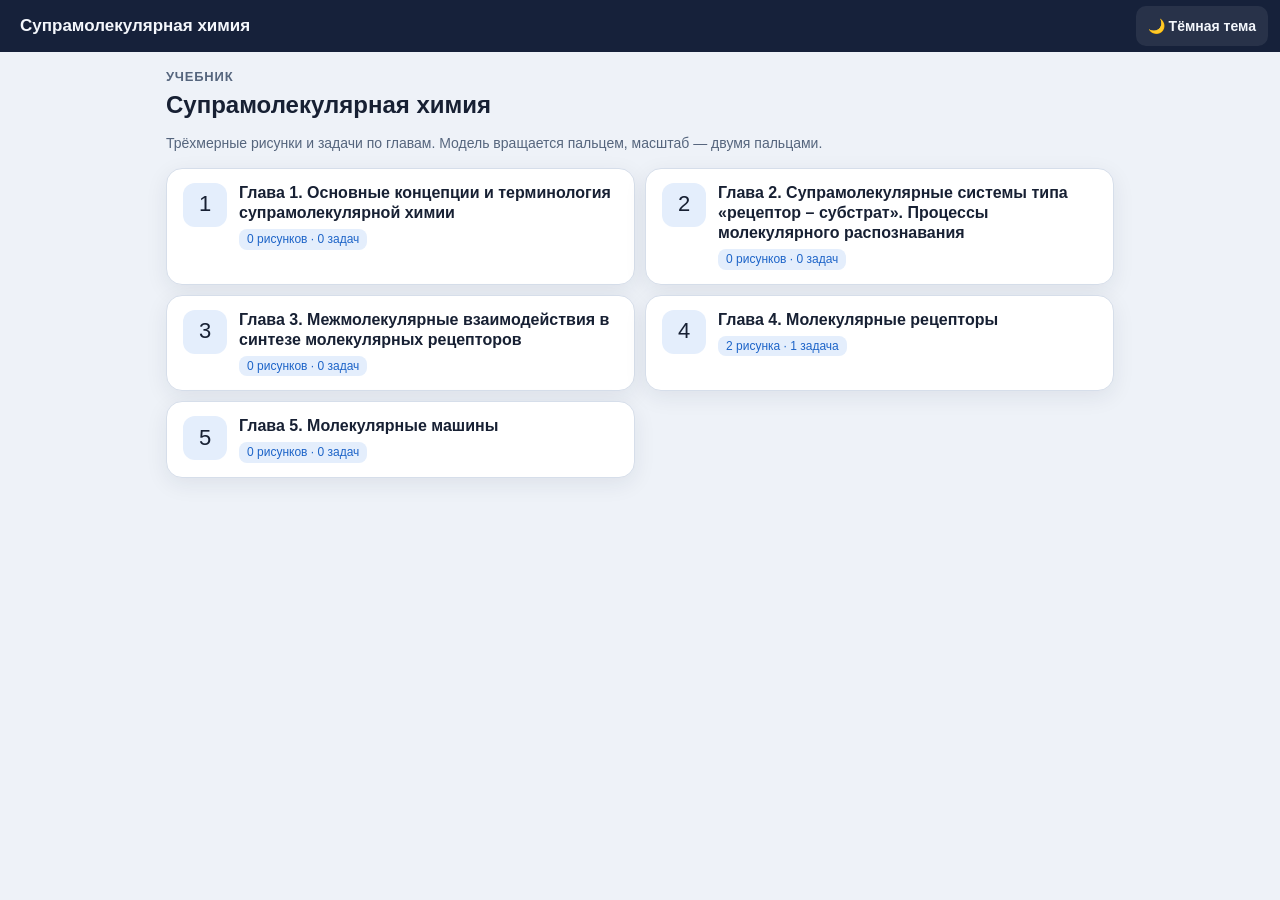
==== book.html @ 5172f8c1 "Учебник «Супрамолекулярная химия»: 5 глав (Материалы главы / Задачи и тесты: 16/6, 9/14, 20/8, 55/16" ====
<!doctype html>
<html lang="ru">
<head>
<meta charset="utf-8">
<meta name="viewport" content="width=device-width, initial-scale=1, viewport-fit=cover">
<meta name="theme-color" content="#16213a">
<meta name="robots" content="noindex">
<title>Учебник — 3D-рисунки</title>
<link rel="icon" href="data:image/svg+xml,%3Csvg xmlns='http://www.w3.org/2000/svg' viewBox='0 0 64 64'%3E%3Ccircle cx='20' cy='40' r='12' fill='%23e74c3c'/%3E%3Ccircle cx='44' cy='22' r='12' fill='%233498db'/%3E%3Cpath d='M20 40L44 22' stroke='%23555' stroke-width='6'/%3E%3C/svg%3E">
<link rel="stylesheet" href="assets/ui/theme.css">
<script>
(function () {
  try {
    var t = localStorage.getItem('ui-theme');
    if (t !== 'dark' && t !== 'light') t = matchMedia('(prefers-color-scheme: dark)').matches ? 'dark' : 'light';
    document.documentElement.setAttribute('data-theme', t);
  } catch (e) { document.documentElement.setAttribute('data-theme', 'light'); }
})();
</script>
<style>
  * { box-sizing: border-box; -webkit-tap-highlight-color: transparent; }
  body { margin: 0; background: var(--ui-bg); color: var(--ui-fg); font: 16px/1.4 var(--ui-font); }
  .bar { position: sticky; top: 0; z-index: 5; display: flex; align-items: center; gap: 8px; min-height: var(--ui-bar-h); padding: calc(6px + var(--ui-safe-t)) 12px 6px; background: var(--ui-bar); color: var(--ui-bar-fg); }
  .bar .t { flex: 1; min-width: 0; font-weight: 700; font-size: 17px; white-space: nowrap; overflow: hidden; text-overflow: ellipsis; }
  .bar a, .bar button { color: var(--ui-bar-fg); background: rgba(255,255,255,.08); border: 0; border-radius: 10px; min-height: 40px; padding: 0 12px; display: inline-flex; align-items: center; font: 600 14px/1 var(--ui-font); text-decoration: none; cursor: pointer; white-space: nowrap; }
  .wrap { max-width: 980px; margin: 0 auto; padding: 16px 16px calc(32px + var(--ui-safe-b)); }
  h1 { font-size: 24px; line-height: 1.25; margin: 4px 0 4px; }
  .kicker { color: var(--ui-muted); font-size: 13px; text-transform: uppercase; letter-spacing: .06em; font-weight: 700; }
  .muted { color: var(--ui-muted); font-size: 14px; }
  .tabs { margin: 16px 0 12px; position: sticky; top: calc(var(--ui-bar-h) + var(--ui-safe-t) + 6px); z-index: 4; }
  .tabs button .n { display: inline-block; min-width: 22px; margin-left: 6px; padding: 2px 6px; border-radius: 99px; background: var(--ui-acc-soft); color: var(--ui-acc); font-size: 12px; }
  .grid { display: grid; gap: 10px; }
  @media (min-width: 720px) { .grid { grid-template-columns: 1fr 1fr; } }
  @media (min-width: 980px) { .grid.figs { grid-template-columns: 1fr 1fr 1fr; } }
  .card { display: flex; gap: 12px; align-items: flex-start; padding: 14px 16px; border-radius: var(--ui-r-lg); background: var(--ui-surface); border: 1px solid var(--ui-line); box-shadow: var(--ui-shadow); color: inherit; text-decoration: none; }
  .card:hover { border-color: var(--ui-acc); }
  .card .ico { flex: none; width: 44px; height: 44px; border-radius: 12px; display: grid; place-items: center; font-size: 22px; background: var(--ui-acc-soft); }
  .card.task .ico { background: color-mix(in srgb, #f59e0b 22%, transparent); }
  .card b { display: block; font-size: 16px; line-height: 1.25; }
  .card .cap { display: block; color: var(--ui-muted); font-size: 13.5px; margin-top: 3px; }
  .card .tag { display: inline-block; margin-top: 6px; font-size: 12px; color: var(--ui-acc); background: var(--ui-acc-soft); border-radius: 8px; padding: 2px 8px; }
  .empty { padding: 28px 16px; text-align: center; color: var(--ui-muted); background: var(--ui-surface); border: 1px dashed var(--ui-line); border-radius: var(--ui-r-lg); }
  .err { color: #b3261e; }
</style>
</head>
<body>
<div class="bar"><span id="back"></span><div class="t" id="barTitle">Учебник</div><button type="button" data-ui-theme>Тема</button></div>
<main class="wrap" id="main"><p class="muted">Загружаю…</p></main>
<script src="assets/ui/ui.js"></script>
<script src="assets/book.js"></script>
<script>
/* Страница учебника для учеников: book.html — все главы, book.html?ch=4 — одна глава.
   Показываются только заполненные рисунки; ссылок в общий каталог нет. */
(function () {
  'use strict';
  const $ = id => document.getElementById(id);
  const q = new URLSearchParams(location.search);
  const CH = parseInt(q.get('ch') || '', 10) || 0;
  let TAB = q.get('tab') === 't' ? 't' : 'm';
  const ALL = q.get('all') === '1';
  const el = (tag, cls, text) => { const e = document.createElement(tag); if (cls) e.className = cls; if (text != null) e.textContent = text; return e; };
  const plural = (n, a, b, c) => n % 10 === 1 && n % 100 !== 11 ? a : (n % 10 >= 2 && n % 10 <= 4 && (n % 100 < 10 || n % 100 >= 20) ? b : c);

  function partInfo(p) {
    if (!p) return '';
    if (p.set) return 'набор с переключением';
    const n = PVBook.countItems(p);
    return n > 1 ? n + ' ' + plural(n, 'структура', 'структуры', 'структур') + ' · переключение' : '';
  }
  function figCard(slot, sec, back) {
    const task = sec === 't';
    const a = el('a', 'card' + (task ? ' task' : ''));
    a.href = PVBook.figHref(slot.id, back);
    a.dataset.id = slot.id;
    a.appendChild(el('span', 'ico', task ? '❓' : '🧪'));
    const body = el('span');
    body.appendChild(el('b', '', slot.title || slot.id));
    if (slot.caption) body.appendChild(el('span', 'cap', slot.caption));
    let tag = '';
    if (task) tag = PVBook.partFilled(slot.cond) ? (PVBook.partFilled(slot.ans) ? 'Условие и ответ' : 'Условие') : 'Ответ';
    else tag = partInfo(slot);
    if (tag) body.appendChild(el('span', 'tag', tag));
    a.appendChild(body);
    return a;
  }
  function renderBook(book) {
    document.title = book.title + ' — 3D-рисунки';
    $('barTitle').textContent = book.title;
    const m = $('main'); m.innerHTML = '';
    m.appendChild(el('div', 'kicker', 'Учебник'));
    m.appendChild(el('h1', '', book.title));
    m.appendChild(el('p', 'muted', 'Трёхмерные рисунки и задачи по главам. Модель вращается пальцем, масштаб — двумя пальцами.'));
    const g = el('div', 'grid'); g.id = 'chapters';
    for (const ch of book.chapters) {
      const nm = (ch.materials || []).filter(PVBook.visibleToStudents).length, nt = (ch.tasks || []).filter(PVBook.visibleToStudents).length;
      const a = el('a', 'card'); a.href = PVBook.bookHref(ch.n, '', true); a.dataset.ch = ch.n;
      a.appendChild(el('span', 'ico', String(ch.n)));
      const body = el('span');
      body.appendChild(el('b', '', 'Глава ' + ch.n + '. ' + ch.title));
      body.appendChild(el('span', 'tag', nm + ' ' + plural(nm, 'рисунок', 'рисунка', 'рисунков') + ' · ' + nt + ' ' + plural(nt, 'задача', 'задачи', 'задач')));
      a.appendChild(body); g.appendChild(a);
    }
    m.appendChild(g);
  }
  function renderChapter(book, ch) {
    document.title = 'Глава ' + ch.n + ' — ' + book.title;
    $('barTitle').textContent = 'Глава ' + ch.n;
    if (ALL) { const b = el('a', '', '← Все главы'); b.href = PVBook.bookHref(0); b.id = 'bBack'; $('back').appendChild(b); }
    const m = $('main'); m.innerHTML = '';
    m.appendChild(el('div', 'kicker', book.title + ' · глава ' + ch.n));
    m.appendChild(el('h1', '', ch.title));
    const lists = { m: (ch.materials || []).filter(PVBook.visibleToStudents), t: (ch.tasks || []).filter(PVBook.visibleToStudents) };
    const tabs = el('div', 'ui-seg tabs'); tabs.setAttribute('role', 'tablist');
    const grid = el('div', 'grid figs'); grid.id = 'figs';
    const btns = {};
    for (const k of ['m', 't']) {
      const b = el('button'); b.type = 'button'; b.setAttribute('role', 'tab'); b.dataset.tab = k;
      b.append(PVBook.SECTIONS[k].name, el('span', 'n', String(lists[k].length)));
      b.onclick = () => { TAB = k; show(); };
      btns[k] = b; tabs.appendChild(b);
    }
    function show() {
      for (const k in btns) btns[k].setAttribute('aria-selected', String(k === TAB));
      const qs = new URLSearchParams(location.search); if (TAB === 't') qs.set('tab', 't'); else qs.delete('tab');
      history.replaceState(null, '', '?' + qs.toString());
      const back = 'ch=' + ch.n + (TAB === 't' ? '&tab=t' : '') + (ALL ? '&all=1' : '');
      grid.innerHTML = '';
      for (const s of lists[TAB]) grid.appendChild(figCard(s, TAB, back));
      if (!lists[TAB].length) { const e = el('div', 'empty', TAB === 't' ? 'Задачи к этой главе появятся позже.' : 'Рисунки к этой главе появятся позже.'); grid.appendChild(e); }
    }
    m.append(tabs, grid);
    show();
  }
  PVBook.loadBook().then(book => {
    if (!CH) return renderBook(book);
    const ch = book.chapters.find(c => c.n === CH);
    if (!ch) { $('main').innerHTML = ''; $('main').appendChild(el('p', 'err', 'Такой главы нет.')); return; }
    renderChapter(book, ch);
  }).catch(e => { $('main').innerHTML = ''; $('main').appendChild(el('p', 'err', 'Не удалось открыть учебник. ' + (e.message || e))); });
})();
</script>
</body>
</html>
---- assets/ui/theme.css ----
/* Общая дизайн-система учебных разделов: токены, шапка, карточки, чипы, кнопки, ползунки,
   свёртки, меню «⋯ Ещё», нижняя шторка и «сцена», которая на телефоне липнет к верху. */
:root {
  --ui-font: -apple-system, BlinkMacSystemFont, "Segoe UI", Roboto, "Helvetica Neue", Arial, sans-serif;
  --ui-fs-xs: 12px; --ui-fs-sm: 14px; --ui-fs: 16px; --ui-fs-lg: 18px; --ui-fs-xl: 22px;
  --ui-sp-1: 4px; --ui-sp-2: 8px; --ui-sp-3: 12px; --ui-sp-4: 16px; --ui-sp-5: 24px; --ui-sp-6: 32px;
  --ui-r-sm: 8px; --ui-r: 12px; --ui-r-lg: 16px; --ui-r-pill: 999px;
  --ui-touch: 44px;
  --ui-bar-h: 52px;
  --ui-safe-t: env(safe-area-inset-top, 0px);
  --ui-safe-b: env(safe-area-inset-bottom, 0px);
  --ui-stage-h: 50dvh;
  --ui-bg: #eef2f8;
  --ui-surface: #ffffff;
  --ui-surface-2: #f5f7fb;
  --ui-fg: #172033;
  --ui-muted: #55657d;
  --ui-line: #d6deea;
  --ui-acc: #1d64c8;
  --ui-acc-fg: #ffffff;
  --ui-acc-soft: #e4eefc;
  --ui-bar: #16213a;
  --ui-bar-fg: #f4f7fc;
  --ui-shadow: 0 6px 22px rgba(20, 32, 60, .08);
  --ui-shadow-lg: 0 18px 50px rgba(15, 25, 45, .22);
  --ui-focus: 0 0 0 3px color-mix(in srgb, var(--ui-acc) 40%, transparent);
  color-scheme: light;
}
html[data-theme="dark"] {
  --ui-bg: #0c121c;
  --ui-surface: #161f2f;
  --ui-surface-2: #1c2638;
  --ui-fg: #e8eef8;
  --ui-muted: #a3b1c7;
  --ui-line: #2b3a51;
  --ui-acc: #5aa9ff;
  --ui-acc-fg: #04121f;
  --ui-acc-soft: #1b3150;
  --ui-bar: #0a0f19;
  --ui-bar-fg: #eef3fb;
  --ui-shadow: 0 6px 22px rgba(0, 0, 0, .35);
  --ui-shadow-lg: 0 18px 50px rgba(0, 0, 0, .55);
  color-scheme: dark;
}
@media (prefers-color-scheme: dark) {
  html:not([data-theme]) {
    --ui-bg: #0c121c; --ui-surface: #161f2f; --ui-surface-2: #1c2638; --ui-fg: #e8eef8; --ui-muted: #a3b1c7;
    --ui-line: #2b3a51; --ui-acc: #5aa9ff; --ui-acc-fg: #04121f; --ui-acc-soft: #1b3150; --ui-bar: #0a0f19;
    color-scheme: dark;
  }
}
/* Старые переменные страниц читают общие токены, поэтому все разделы выглядят одинаково. */
html.ui {
  --bg: var(--ui-bg); --card: var(--ui-surface); --fg: var(--ui-fg); --ink: var(--ui-fg); --muted: var(--ui-muted);
  --line: var(--ui-line); --acc: var(--ui-acc); --acc-soft: var(--ui-acc-soft); --shadow: var(--ui-shadow);
  --chip: var(--ui-surface-2); --chip-fg: var(--ui-fg); --bar: var(--ui-bar);
}
html.ui body { font-family: var(--ui-font); background: var(--ui-bg); color: var(--ui-fg); -webkit-text-size-adjust: 100%; }
html.ui { scroll-behavior: smooth; }
@media (prefers-reduced-motion: reduce) { html.ui { scroll-behavior: auto; } }
html.ui :focus-visible { outline: none; box-shadow: var(--ui-focus); border-radius: var(--ui-r-sm); }
html.ui h2[id], html.ui [data-ui-sec] { scroll-margin-top: calc(var(--ui-bar-h) + var(--ui-safe-t) + 8px); }

/* ---------- шапка ---------- */
html.ui .ui-bar {
  position: sticky; top: 0; z-index: 40;
  display: flex; align-items: center; gap: var(--ui-sp-2);
  min-height: calc(var(--ui-bar-h) + var(--ui-safe-t));
  padding: var(--ui-safe-t) max(10px, env(safe-area-inset-right)) 0 max(10px, env(safe-area-inset-left));
  background: var(--ui-bar); color: var(--ui-bar-fg);
  box-shadow: 0 1px 0 rgba(255, 255, 255, .06), 0 4px 16px rgba(0, 0, 0, .12);
  margin: 0 !important; border: 0 !important; border-radius: 0 !important;
}
html.ui .ui-bar > .ui-orig { display: none !important; }
html.ui .ui-bar a.ui-back, html.ui .ui-bar .ui-btn {
  display: inline-flex; align-items: center; justify-content: center; gap: 6px;
  min-height: 40px; min-width: 40px; padding: 0 10px; border-radius: var(--ui-r);
  color: var(--ui-bar-fg); background: rgba(255, 255, 255, .08); border: 1px solid rgba(255, 255, 255, .12);
  font: 600 var(--ui-fs-sm)/1 var(--ui-font); text-decoration: none; cursor: pointer; white-space: nowrap;
}
html.ui .ui-bar a.ui-back:hover, html.ui .ui-bar .ui-btn:hover { background: rgba(255, 255, 255, .16); }
html.ui .ui-bar .ui-title { flex: 1 1 auto; min-width: 0; margin: 0; font: 700 var(--ui-fs-lg)/1.2 var(--ui-font); white-space: nowrap; overflow: hidden; text-overflow: ellipsis; color: var(--ui-bar-fg); }
html.ui .ui-bar .ui-jump {
  flex: 0 1 220px; min-width: 0; min-height: 40px; padding: 0 30px 0 10px; border-radius: var(--ui-r);
  color: var(--ui-bar-fg); background: rgba(255, 255, 255, .08) url("data:image/svg+xml,%3Csvg xmlns='http://www.w3.org/2000/svg' width='12' height='8'%3E%3Cpath d='M1 1l5 5 5-5' stroke='%23e8eef8' stroke-width='2' fill='none'/%3E%3C/svg%3E") no-repeat right 10px center;
  border: 1px solid rgba(255, 255, 255, .14); font: 600 var(--ui-fs-sm)/1 var(--ui-font); -webkit-appearance: none; appearance: none;
  text-overflow: ellipsis;
}
html.ui .ui-bar .ui-jump option { color: #111; background: #fff; }
.ui-menu { position: relative; }
.ui-menu > .ui-pop {
  position: absolute; right: 0; top: calc(100% + 6px); z-index: 60; min-width: 230px; max-width: min(92vw, 340px);
  max-height: min(70dvh, 520px); overflow: auto; padding: 6px;
  background: var(--ui-surface); color: var(--ui-fg); border: 1px solid var(--ui-line); border-radius: var(--ui-r-lg); box-shadow: var(--ui-shadow-lg);
}
.ui-menu > .ui-pop[hidden] { display: none; }
.ui-pop a, .ui-pop button, .ui-pop .ui-item {
  display: flex; align-items: center; gap: 10px; width: 100%; min-height: var(--ui-touch); padding: 8px 12px; margin: 0;
  border: 0; border-radius: var(--ui-r); background: transparent; color: var(--ui-fg); text-decoration: none; text-align: left;
  font: 500 var(--ui-fs) / 1.25 var(--ui-font); cursor: pointer; box-shadow: none;
}
.ui-pop a:hover, .ui-pop button:hover { background: var(--ui-acc-soft); }
.ui-pop a[aria-current="page"] { background: var(--ui-acc-soft); color: var(--ui-acc); font-weight: 700; }
.ui-pop .ui-sep { height: 1px; background: var(--ui-line); margin: 6px 4px; }
.ui-pop .ui-cap { font-size: var(--ui-fs-xs); color: var(--ui-muted); padding: 6px 12px 2px; text-transform: uppercase; letter-spacing: .04em; }
@media (max-width: 820px) {
  html.ui .ui-bar .ui-title { display: none; }
  html.ui .ui-bar .ui-jump { flex: 1 1 auto; }
  html.ui .ui-bar a.ui-back .ui-lbl { display: none; }
}
@media (max-width: 380px) { .ui-bar .ui-sec-btn .ui-lbl { display: none; } }

/* ---------- общие элементы ---------- */
html.ui .card, .ui-card { background: var(--ui-surface); border: 1px solid var(--ui-line); border-radius: var(--ui-r-lg); box-shadow: var(--ui-shadow); }
html.ui button, html.ui select, html.ui input, html.ui textarea { font-family: var(--ui-font); }
html.ui input[type="range"] { accent-color: var(--ui-acc); width: 100%; min-height: 32px; touch-action: pan-y; }
html.ui .chip, html.ui .chips button, html.ui .btn { min-height: 40px; }
@media (pointer: coarse) {
  html.ui button, html.ui .btn, html.ui .chip, html.ui select, html.ui summary { min-height: var(--ui-touch); }
  html.ui input[type="range"] { min-height: var(--ui-touch); }
  html.ui input[type="checkbox"], html.ui input[type="radio"] { width: 22px; height: 22px; }
}
.ui-val { font-variant-numeric: tabular-nums; font-weight: 700; color: var(--ui-acc); }
.ui-chip-select { display: none; width: 100%; min-height: var(--ui-touch); padding: 0 12px; border-radius: var(--ui-r); border: 1px solid var(--ui-line); background: var(--ui-surface); color: var(--ui-fg); font: 600 var(--ui-fs)/1 var(--ui-font); }
@media (max-width: 820px) {
  .ui-chips-to-select > .ui-chip-select { display: block; }
  .ui-chips-to-select > :not(.ui-chip-select) { display: none !important; }
}

/* ---------- свёртки ---------- */
details.ui-fold { border: 1px solid var(--ui-line); border-radius: var(--ui-r); background: var(--ui-surface); margin: var(--ui-sp-3) 0; }
details.ui-fold > summary {
  list-style: none; display: flex; align-items: center; gap: 10px; min-height: var(--ui-touch); padding: 8px 14px;
  font: 700 var(--ui-fs) / 1.25 var(--ui-font); cursor: pointer; user-select: none; -webkit-user-select: none;
}
details.ui-fold > summary::-webkit-details-marker { display: none; }
details.ui-fold > summary::after { content: ""; margin-left: auto; width: 10px; height: 10px; border-right: 2px solid var(--ui-muted); border-bottom: 2px solid var(--ui-muted); transform: rotate(45deg); transition: transform .15s; }
details.ui-fold[open] > summary::after { transform: rotate(-135deg); }
details.ui-fold > summary small { font-weight: 500; color: var(--ui-muted); font-size: var(--ui-fs-xs); }
details.ui-fold > .ui-fold-body { padding: 0 14px 14px; }
details.ui-fold.ui-flat { border: 0; background: transparent; margin: 0; }
details.ui-fold.ui-flat > .ui-fold-body { padding: 0; }

/* ---------- сегменты / вкладки ---------- */
.ui-seg { display: flex; gap: 4px; padding: 4px; background: var(--ui-surface-2); border: 1px solid var(--ui-line); border-radius: var(--ui-r); overflow-x: auto; scrollbar-width: none; }
.ui-seg::-webkit-scrollbar { display: none; }
.ui-seg > button { flex: 1 0 auto; min-height: 38px; padding: 0 12px; border: 0; border-radius: 9px; background: transparent; color: var(--ui-fg); font: 600 var(--ui-fs-sm)/1 var(--ui-font); cursor: pointer; }
.ui-seg > button[aria-selected="true"], .ui-seg > button.on { background: var(--ui-surface); color: var(--ui-acc); box-shadow: 0 1px 4px rgba(0, 0, 0, .12); }

/* ---------- сцена + управление ---------- */
.ui-pane { position: relative; }
.ui-stage { background: var(--ui-surface); }
.ui-stage-tabs { margin-bottom: 6px; }
.ui-readout { font: 600 var(--ui-fs-sm)/1.35 var(--ui-font); color: var(--ui-fg); }
.ui-readout:empty { display: none; }
@media (max-width: 820px) {
  .ui-pane > .ui-stage {
    position: sticky; top: calc(var(--ui-bar-h) + var(--ui-safe-t)); z-index: 20;
    max-height: var(--ui-stage-h); overflow: hidden;
    margin: 0 calc(-1 * var(--ui-pad, 12px)); padding: 8px var(--ui-pad, 12px) 6px;
    border-bottom: 1px solid var(--ui-line); box-shadow: 0 8px 16px -10px rgba(0, 0, 0, .25);
  }
  .ui-pane > .ui-controls :is(input, select, button, textarea, summary, label) {
    scroll-margin-top: calc(var(--ui-bar-h) + var(--ui-safe-t) + var(--ui-stage-h) + 12px);
    scroll-margin-bottom: calc(16px + var(--ui-safe-b));
  }
  .ui-pane > .ui-controls { padding-top: 6px; }
}
@media (min-width: 821px) {
  .ui-pane.ui-split { display: grid; grid-template-columns: minmax(0, 1.25fr) minmax(320px, 1fr); gap: var(--ui-sp-4); align-items: start; }
  .ui-pane.ui-split > .ui-stage { position: sticky; top: calc(var(--ui-bar-h) + 12px); }
  .ui-pane.ui-split > .ui-after { grid-column: 1 / -1; }
}

/* ---------- кнопки «⚙ Настройки» и нижняя шторка ---------- */
.ui-sheet-btn { display: none; }
@media (max-width: 820px) {
  .ui-sheet-btn { display: inline-flex; align-items: center; justify-content: center; gap: 6px; min-height: var(--ui-touch); padding: 0 14px; border-radius: var(--ui-r); border: 1px solid var(--ui-line); background: var(--ui-surface-2); color: var(--ui-fg); font: 600 var(--ui-fs-sm)/1 var(--ui-font); cursor: pointer; }
  .ui-sheet {
    position: fixed; left: 0; right: 0; bottom: 0; z-index: 70; max-height: 78dvh; overflow: auto;
    padding: 8px 16px calc(16px + var(--ui-safe-b)); background: var(--ui-surface); color: var(--ui-fg);
    border-radius: 18px 18px 0 0; box-shadow: var(--ui-shadow-lg); transform: translateY(105%); transition: transform .22s ease; visibility: hidden;
  }
  .ui-sheet.ui-open { transform: none; visibility: visible; }
  .ui-sheet-head { position: sticky; top: -8px; display: flex; align-items: center; gap: 8px; padding: 8px 0; background: var(--ui-surface); font-weight: 700; z-index: 1; }
  .ui-sheet-head::before { content: ""; position: absolute; left: 50%; top: 0; width: 40px; height: 4px; margin-left: -20px; border-radius: 4px; background: var(--ui-line); }
  .ui-sheet-head button { margin-left: auto; }
  .ui-scrim { position: fixed; inset: 0; z-index: 65; background: rgba(5, 10, 20, .45); }
}
@media (min-width: 821px) { .ui-sheet-head { display: none; } .ui-scrim { display: none; } }

/* ---------- ползунок-двойник рядом со своим графиком ---------- */
.ui-mirror { display: block; margin: 6px 0; }
.ui-mirror .ui-mirror-top { display: flex; justify-content: space-between; gap: 8px; font-size: var(--ui-fs-sm); }

/* ---------- служебное ---------- */
body > [data-ui-more] { display: none; }
.ui-pane.ui-split > :not(.ui-stage):not(.ui-controls) { grid-column: 1 / -1; }
@media (max-width: 820px) { .ui-wide-only { display: none !important; } }
@media (min-width: 821px) { .ui-narrow-only { display: none !important; } }
html.ui details.card.ui-fold { padding: 0; }
html.ui details.card.ui-fold > summary { font-size: var(--ui-fs-lg); padding: 12px 16px; }
html.ui details.card.ui-fold > .ui-fold-body { padding: 0 16px 16px; }
/* overflow-x: hidden на body ломает position: sticky — clip режет так же, но не делает прокрутку */
html.ui, html.ui body { overflow-x: clip; }
html.ui .ui-bar { flex-wrap: nowrap; }

/* ---------- выпадающие списки в цвет темы (iOS Safari рисует свой серый, пока appearance не снят) ---------- */
html:not([data-theme]) { color-scheme: light dark; }
html.ui select:not([multiple]):not([size]):not(.ui-jump) {
  -webkit-appearance: none; appearance: none;
  background-color: var(--ui-surface); color: var(--ui-fg);
  background-image: url("data:image/svg+xml,%3Csvg xmlns='http://www.w3.org/2000/svg' width='12' height='8'%3E%3Cpath d='M1 1l5 5 5-5' stroke='%237d8aa0' stroke-width='2' fill='none'/%3E%3C/svg%3E");
  background-repeat: no-repeat; background-position: right 10px center; background-size: 12px 8px;
  padding-right: 30px;
}
html.ui select option, html.ui select optgroup { background-color: var(--ui-surface); color: var(--ui-fg); }
html.ui .ui-bar select.ui-jump option { color: var(--ui-fg); background: var(--ui-surface); }
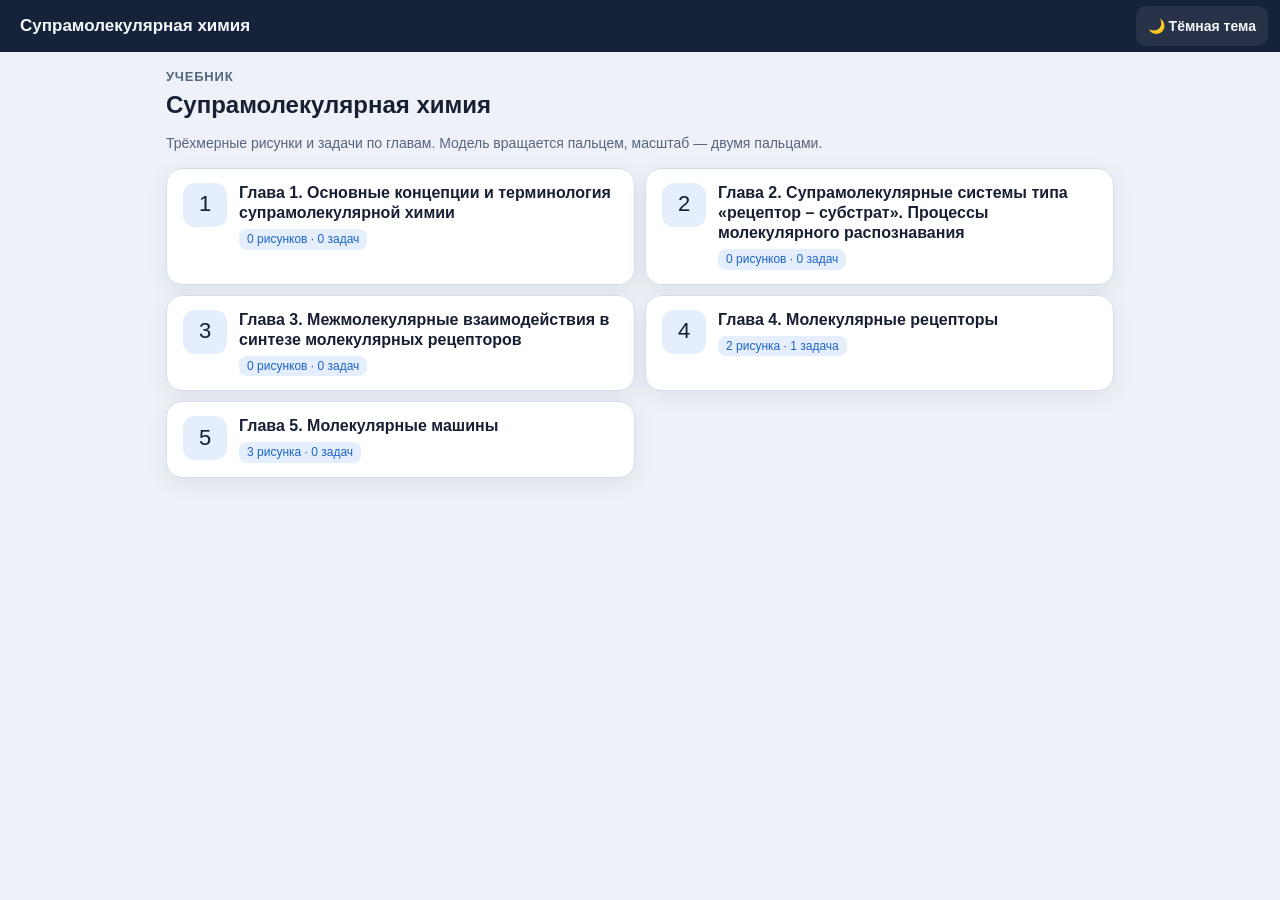
==== commit 1e3309f9: "Каталог учеников: видны только «Супрамолекулярная химия» и «Молекулярные машины»; «Физика взаимодейс" ====
--- a/book.html
+++ b/book.html
@@ -46,6 +46,7 @@
 <body>
 <div class="bar"><span id="back"></span><div class="t" id="barTitle">Учебник</div><button type="button" data-ui-theme>Тема</button></div>
 <main class="wrap" id="main"><p class="muted">Загружаю…</p></main>
+<script src="assets/sections.js"></script>
 <script src="assets/ui/ui.js"></script>
 <script src="assets/book.js"></script>
 <script>
--- a/assets/ui/theme.css
+++ b/assets/ui/theme.css
@@ -216,3 +216,4 @@
 }
 html.ui select option, html.ui select optgroup { background-color: var(--ui-surface); color: var(--ui-fg); }
 html.ui .ui-bar select.ui-jump option { color: var(--ui-fg); background: var(--ui-surface); }
+.ui-pop a .ui-hid { margin-left: auto; font-size: 11px; font-weight: 600; color: var(--ui-muted); border: 1px solid var(--ui-line); border-radius: 999px; padding: 1px 7px; }
